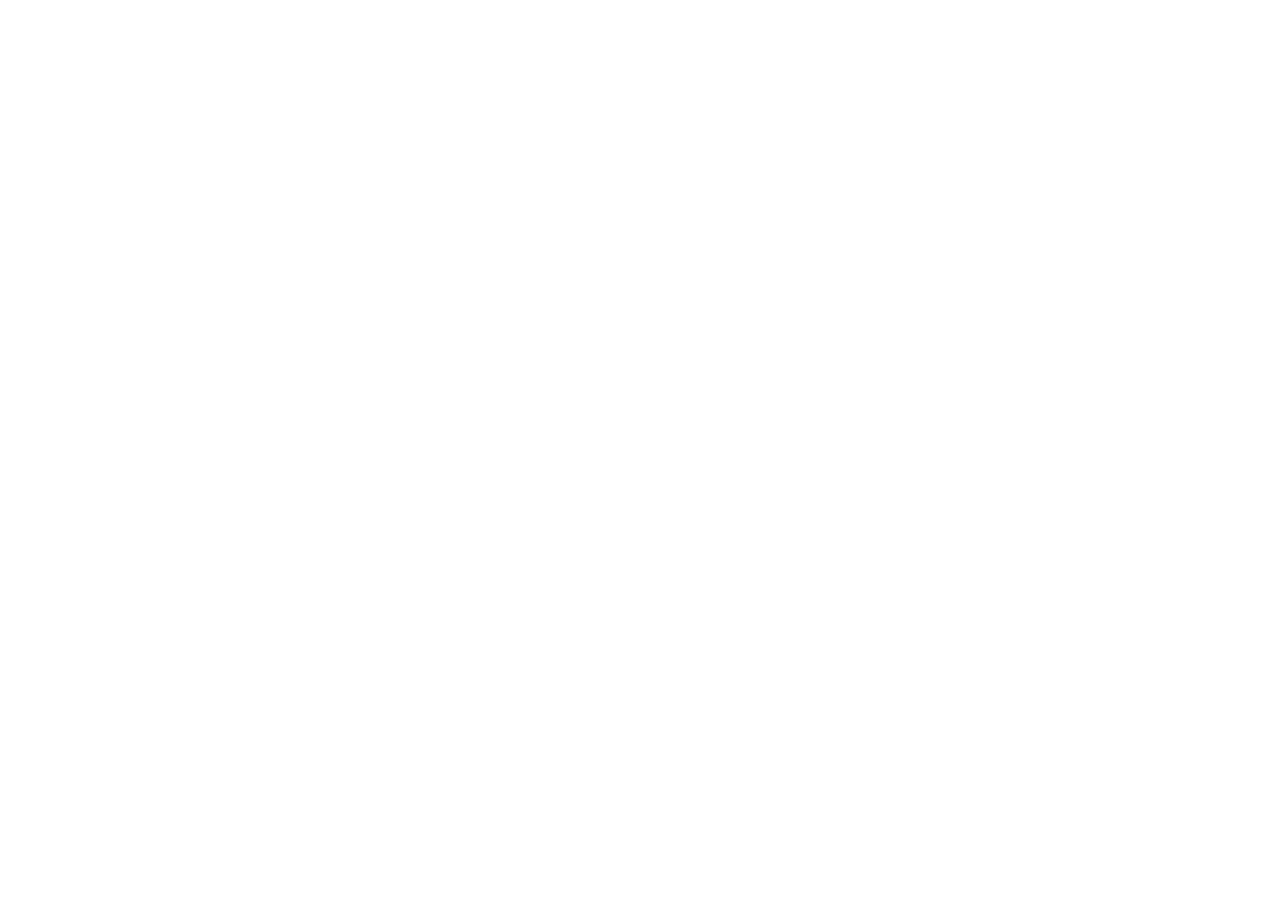
==== CongMinh/index.html @ bda7f872 "origin commit" ====
<!DOCTYPE html>
<html lang="en">
  <head>
    <title>Title</title>
    <!-- Required meta tags -->
    <meta charset="utf-8" />
    <meta
      name="viewport"
      content="width=device-width, initial-scale=1, shrink-to-fit=no"
    />

    <!-- Bootstrap CSS -->
    <link
      rel="stylesheet"
      href="https://stackpath.bootstrapcdn.com/bootstrap/4.3.1/css/bootstrap.min.css"
      integrity="sha384-ggOyR0iXCbMQv3Xipma34MD+dH/1fQ784/j6cY/iJTQUOhcWr7x9JvoRxT2MZw1T"
      crossorigin="anonymous"
    />
    <!-- Google Fonts -->
    <link rel="preconnect" href="https://fonts.googleapis.com" />
    <link rel="preconnect" href="https://fonts.gstatic.com" crossorigin />
    <link
      href="https://fonts.googleapis.com/css2?family=Jost:wght@100;300;400;500;700;900&family=Poppins:wght@100;300;400;600;700&family=Roboto+Condensed:wght@300;400;700&display=swap"
      rel="stylesheet"
    />
    <!-- Google Icons -->
    <link rel="stylesheet" href="https://fonts.googleapis.com/css2?family=Material+Symbols+Outlined:opsz,wght,FILL,GRAD@20..48,100..700,0..1,-50..200" />
    <!-- Font Awsome -->
    <link
      rel="stylesheet"
      href="https://cdnjs.cloudflare.com/ajax/libs/font-awesome/6.4.2/css/all.min.css"
      integrity="sha512-z3gLpd7yknf1YoNbCzqRKc4qyor8gaKU1qmn+CShxbuBusANI9QpRohGBreCFkKxLhei6S9CQXFEbbKuqLg0DA=="
      crossorigin="anonymous"
      referrerpolicy="no-referrer"
    />

    <!-- main css -->
    <link rel="stylesheet" href="/css/index.css" />
  </head>
  
  <body>
    <!--1 Heading -->
    <header></header>

    <!--2 Carousel -->
    <section></section>

    <!--3 About Us -->
    <section></section>

    <!--4 Grid -->
    <section></section>

    <!--5 Service -->
    <section></section>

    <!--6 Data -->
    <section></section>

    <!--7 Our Plan -->
    <section></section>

    <!--8 Pet Nutrition -->
    <section></section>

    <!--9 Feedbacks -->
    <section></section>

    <!--10 Update -->
    <section></section>

    <!--11 footer -->
    <footer></footer>
   
    
    <!-- Optional JavaScript -->
    <!-- jQuery first, then Popper.js, then Bootstrap JS -->
    <script
      src="https://code.jquery.com/jquery-3.3.1.slim.min.js"
      integrity="sha384-q8i/X+965DzO0rT7abK41JStQIAqVgRVzpbzo5smXKp4YfRvH+8abtTE1Pi6jizo"
      crossorigin="anonymous"
    ></script>
    <script
      src="https://cdnjs.cloudflare.com/ajax/libs/popper.js/1.14.7/umd/popper.min.js"
      integrity="sha384-UO2eT0CpHqdSJQ6hJty5KVphtPhzWj9WO1clHTMGa3JDZwrnQq4sF86dIHNDz0W1"
      crossorigin="anonymous"
    ></script>
    <script
      src="https://stackpath.bootstrapcdn.com/bootstrap/4.3.1/js/bootstrap.min.js"
      integrity="sha384-JjSmVgyd0p3pXB1rRibZUAYoIIy6OrQ6VrjIEaFf/nJGzIxFDsf4x0xIM+B07jRM"
      crossorigin="anonymous"
    ></script>

    <!-- main js -->
    <script src="/js/index.js"></script>
  </body>
</html>
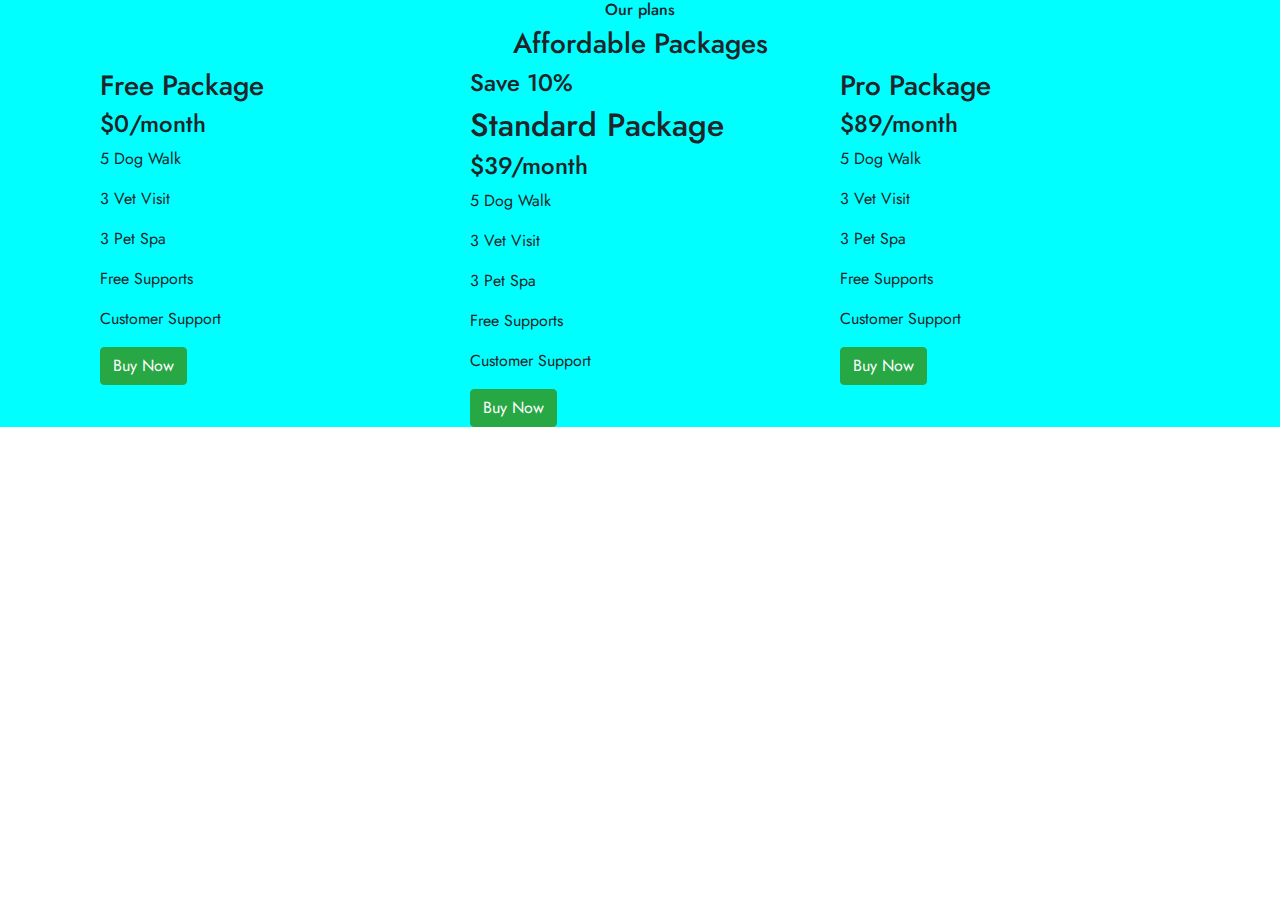
==== commit 04098020: "update link css/js" ====
--- a/CongMinh/index.html
+++ b/CongMinh/index.html
@@ -35,7 +35,7 @@
     />
 
     <!-- main css -->
-    <link rel="stylesheet" href="/css/index.css" />
+    <link rel="stylesheet" href="./css/index.css" />
   </head>
   
   <body>
@@ -57,8 +57,67 @@
     <!--6 Data -->
     <section></section>
 
+
+
+
     <!--7 Our Plan -->
-    <section></section>
+    <section class="ourPlan">
+      <div class="container">
+        <div class="plan__heading text-center">
+          <h6>Our plans</h6>
+          <h3>Affordable Packages</h3>
+        </div>
+        <div class="plan__item-container">
+          <div class="plan__pricing d-flex">
+            <!-- 1 -->
+            <div class="pricing-contain col-lg-4">
+              <h3>Free Package</h3>
+              <h4><span>$</span>0<span>/month</span></h4>
+              <div class="pricing-content">
+                <p>5 Dog Walk</p>
+                <p>3 Vet Visit</p>
+                <p>3 Pet Spa</p>
+                <p>Free Supports</p>
+                <p>Customer Support</p>
+              </div>
+              <button class="btn btn-success">Buy Now</button>
+
+            </div>
+            <!-- 2 -->
+            <div class="pricing-contain col-lg-4">
+              <div class="pricing__contain-center">
+                <h4>Save 10%</h4>
+                <h2>Standard Package</h2>
+                <h4><span>$</span>39<span>/month</span></h4>
+              </div>
+              <div class="pricing-content">
+                <p>5 Dog Walk</p>
+                <p>3 Vet Visit</p>
+                <p>3 Pet Spa</p>
+                <p>Free Supports</p>
+                <p>Customer Support</p>
+              </div>
+              <button class="btn btn-success">Buy Now</button>
+
+            </div>
+            <!-- 3 -->
+            <div class="pricing-contain col-lg-4">
+              <h3>Pro Package</h3>
+              <h4><span>$</span>89<span>/month</span></h4>
+              <div class="pricing-content">
+                <p>5 Dog Walk</p>
+                <p>3 Vet Visit</p>
+                <p>3 Pet Spa</p>
+                <p>Free Supports</p>
+                <p>Customer Support</p>
+              </div>
+              <button class="btn btn-success">Buy Now</button>
+
+            </div>
+          </div>
+        </div>
+      </div>
+    </section>
 
     <!--8 Pet Nutrition -->
     <section></section>
@@ -92,6 +151,6 @@
     ></script>
 
     <!-- main js -->
-    <script src="/js/index.js"></script>
+    <script src="./js/index.js"></script>
   </body>
 </html>
--- a/CongMinh/css/index.css
+++ b/CongMinh/css/index.css
@@ -0,0 +1,20 @@
+*{
+    padding: 0;
+    margin: 0;
+    box-sizing: border-box;
+}
+
+body{
+    font-family: 'Jost', sans-serif;
+}
+:root{
+    --bg-color: #fff;
+    --font-color: #696969;
+    --headingFont-color: #000c04;
+    --bg-light: rgba(147, 107, 232, 0.05);
+}
+
+/* Our plan */
+.ourPlan {
+  background: aqua;
+}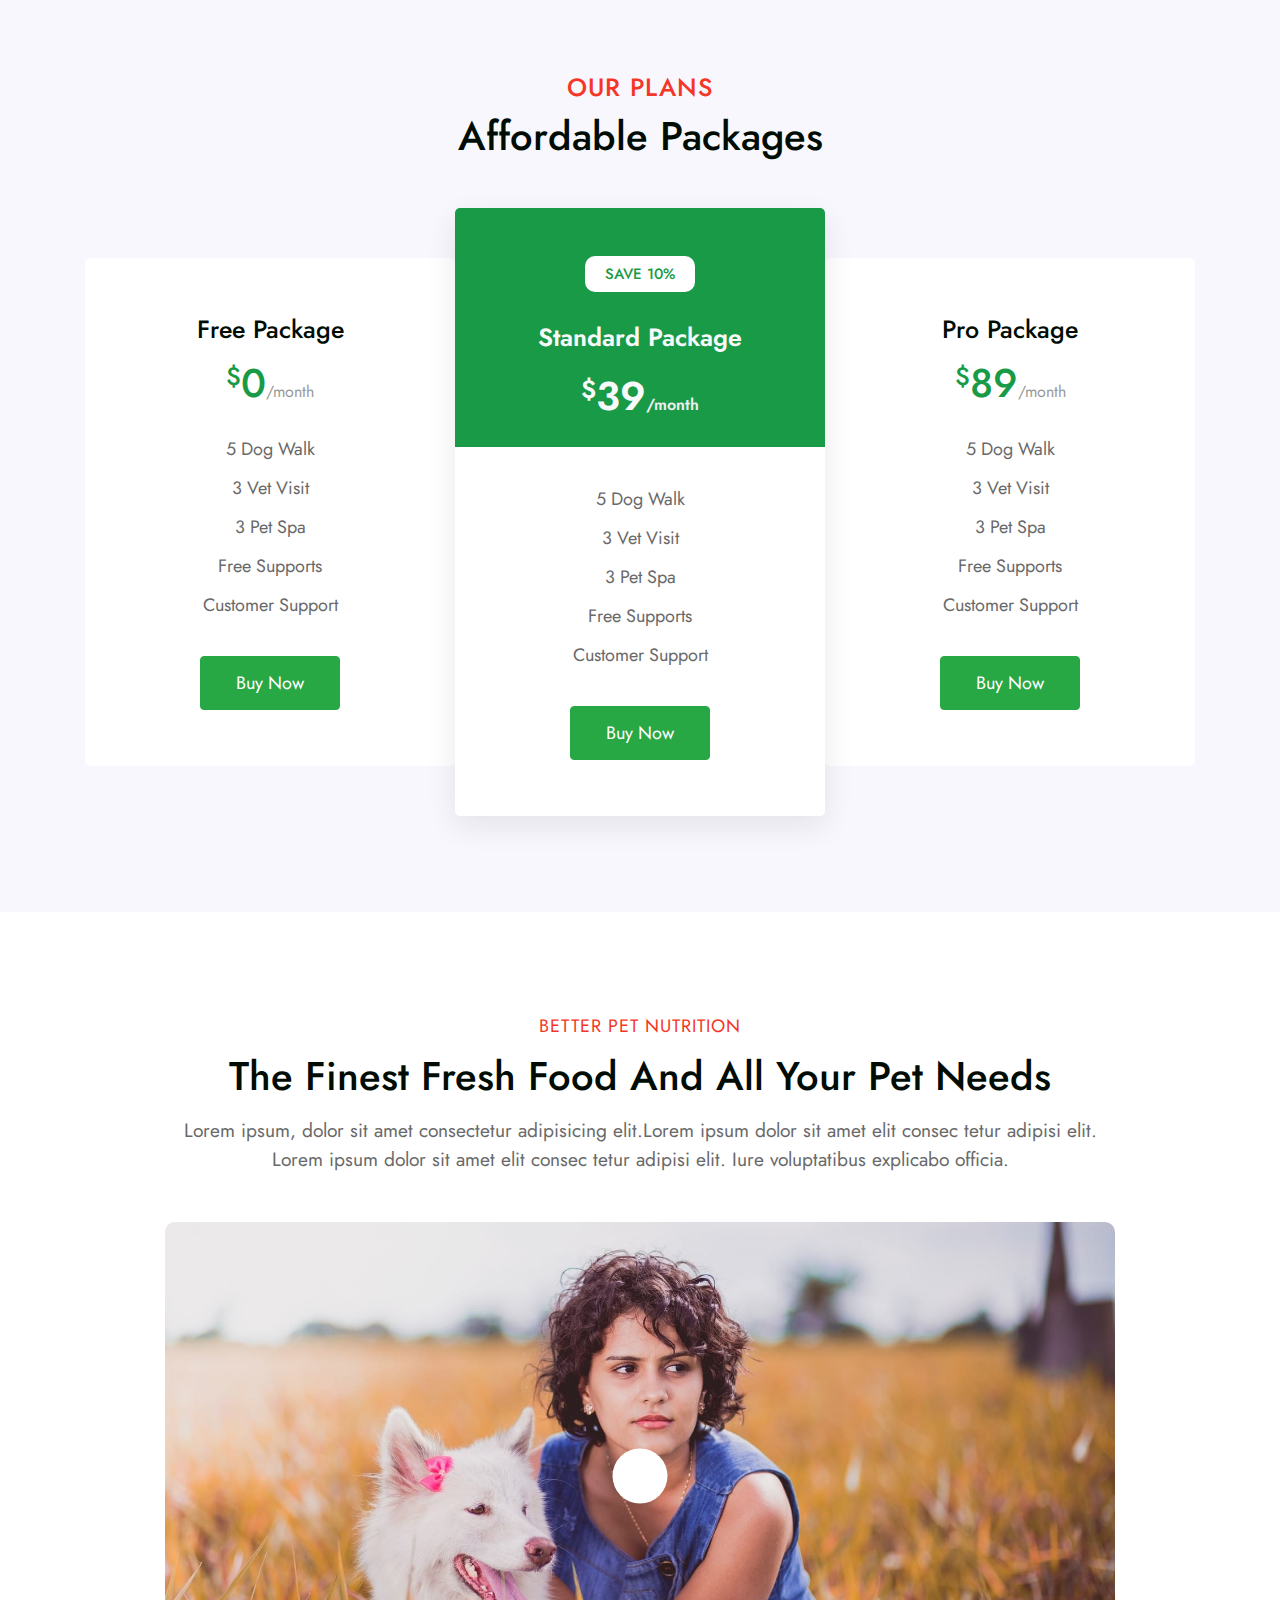
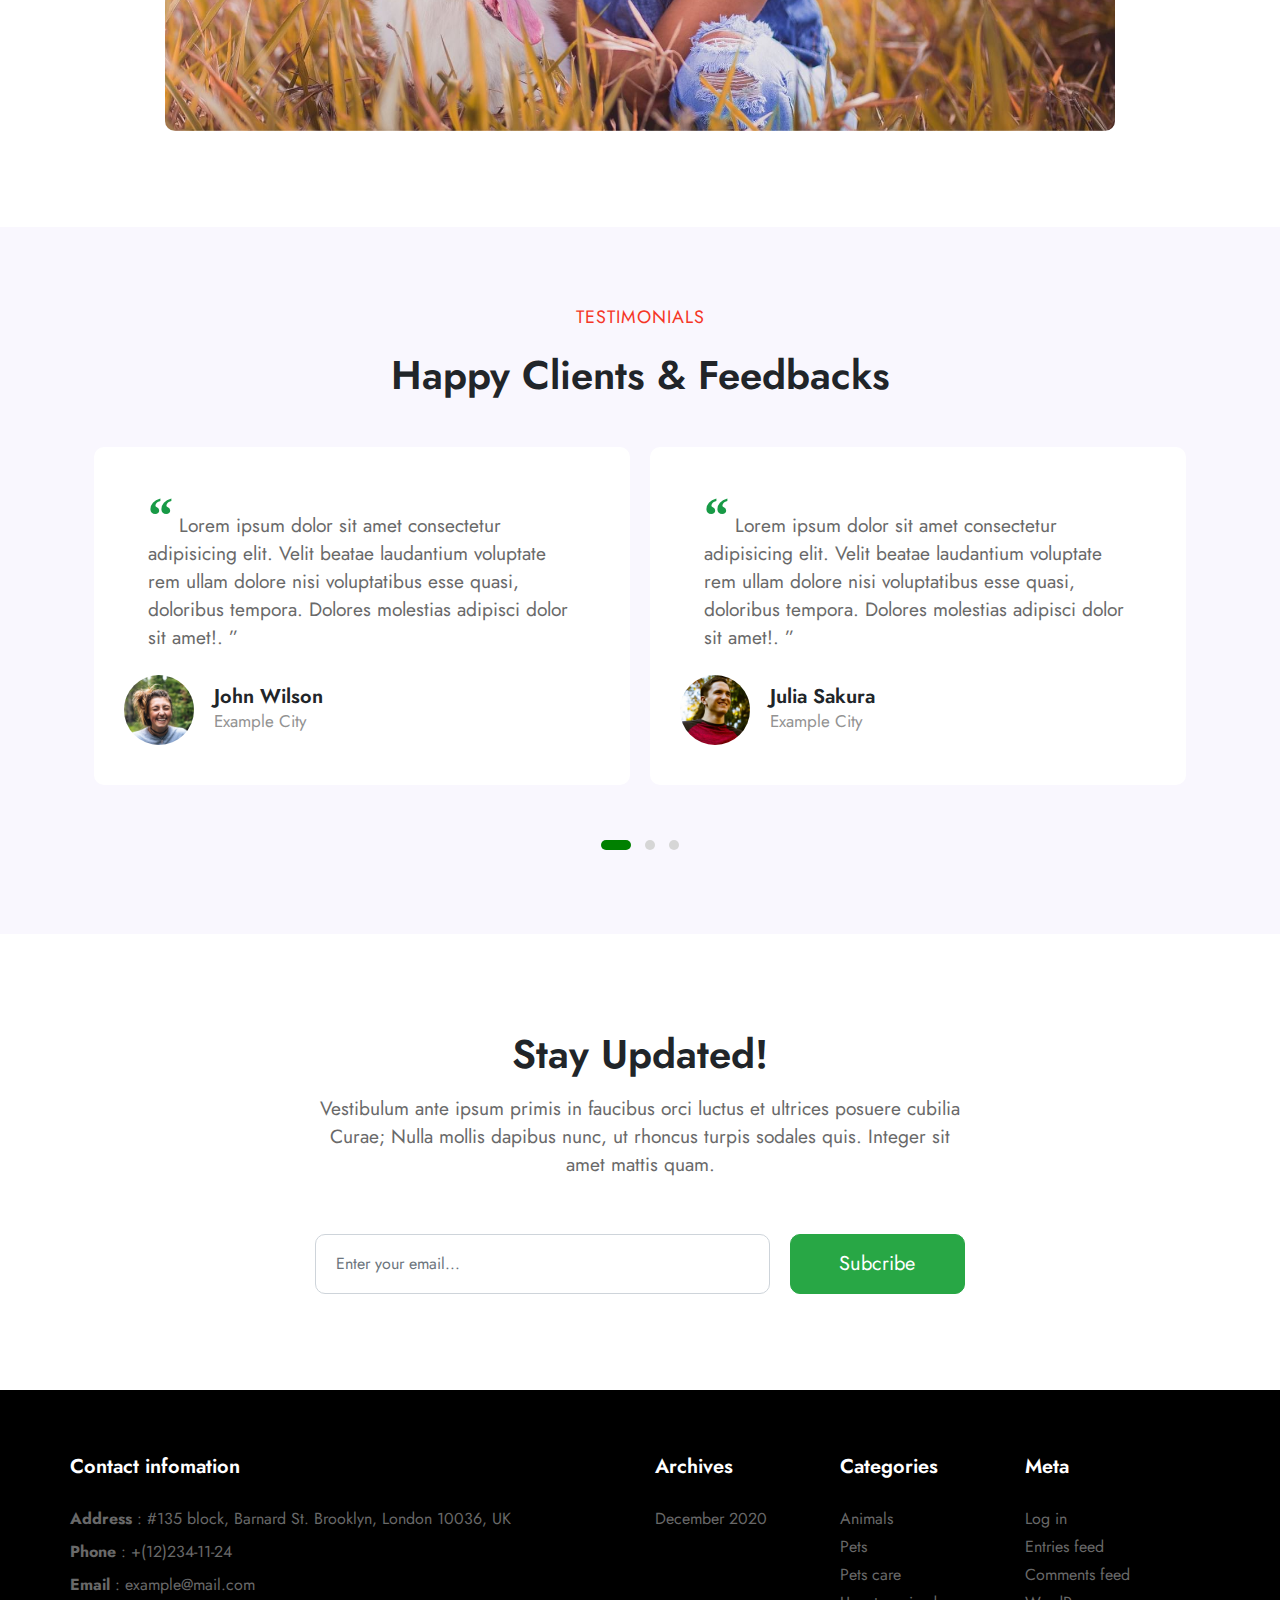
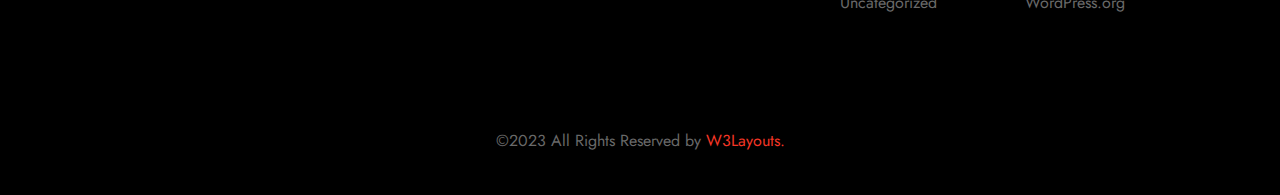
==== commit ebcadd0b: "toggle" ====
--- a/CongMinh/index.html
+++ b/CongMinh/index.html
@@ -24,12 +24,35 @@
       rel="stylesheet"
     />
     <!-- Google Icons -->
-    <link rel="stylesheet" href="https://fonts.googleapis.com/css2?family=Material+Symbols+Outlined:opsz,wght,FILL,GRAD@20..48,100..700,0..1,-50..200" />
+    <link
+      rel="stylesheet"
+      href="https://fonts.googleapis.com/css2?family=Material+Symbols+Outlined:opsz,wght,FILL,GRAD@20..48,100..700,0..1,-50..200"
+    />
     <!-- Font Awsome -->
     <link
       rel="stylesheet"
       href="https://cdnjs.cloudflare.com/ajax/libs/font-awesome/6.4.2/css/all.min.css"
       integrity="sha512-z3gLpd7yknf1YoNbCzqRKc4qyor8gaKU1qmn+CShxbuBusANI9QpRohGBreCFkKxLhei6S9CQXFEbbKuqLg0DA=="
+      crossorigin="anonymous"
+      referrerpolicy="no-referrer"
+    />
+    <!-- animate -->
+    <link
+      rel="stylesheet"
+      href="https://cdnjs.cloudflare.com/ajax/libs/animate.css/4.1.1/animate.min.css"
+    />
+    <!-- owl carousel -->
+    <link
+      rel="stylesheet"
+      href="https://cdnjs.cloudflare.com/ajax/libs/OwlCarousel2/2.3.4/assets/owl.carousel.min.css"
+      integrity="sha512-tS3S5qG0BlhnQROyJXvNjeEM4UpMXHrQfTGmbQ1gKmelCxlSEBUaxhRBj/EFTzpbP4RVSrpEikbmdJobCvhE3g=="
+      crossorigin="anonymous"
+      referrerpolicy="no-referrer"
+    />
+    <link
+      rel="stylesheet"
+      href="https://cdnjs.cloudflare.com/ajax/libs/OwlCarousel2/2.3.4/assets/owl.theme.default.min.css"
+      integrity="sha512-sMXtMNL1zRzolHYKEujM2AqCLUR9F2C4/05cdbxjjLSRvMQIciEPCQZo++nk7go3BtSuK9kfa/s+a4f4i5pLkw=="
       crossorigin="anonymous"
       referrerpolicy="no-referrer"
     />
@@ -37,7 +60,7 @@
     <!-- main css -->
     <link rel="stylesheet" href="./css/index.css" />
   </head>
-  
+
   <body>
     <!--1 Heading -->
     <header></header>
@@ -57,62 +80,67 @@
     <!--6 Data -->
     <section></section>
 
-
-
-
     <!--7 Our Plan -->
     <section class="ourPlan">
-      <div class="container">
+      <div class="container pb-lg-5 pt-lg-4 pt-md-3 pb-md-4">
         <div class="plan__heading text-center">
           <h6>Our plans</h6>
-          <h3>Affordable Packages</h3>
+          <h3 class="mb-5">Affordable Packages</h3>
         </div>
         <div class="plan__item-container">
-          <div class="plan__pricing d-flex">
+          <div class="plan__pricing d-flex align-items-center text-center">
             <!-- 1 -->
-            <div class="pricing-contain col-lg-4">
-              <h3>Free Package</h3>
-              <h4><span>$</span>0<span>/month</span></h4>
-              <div class="pricing-content">
-                <p>5 Dog Walk</p>
-                <p>3 Vet Visit</p>
-                <p>3 Pet Spa</p>
-                <p>Free Supports</p>
-                <p>Customer Support</p>
-              </div>
-              <button class="btn btn-success">Buy Now</button>
-
+            <div class="pricing-contain col-lg-4 col-sm-12">
+              <div class="pricing-padding">
+                <div class="pricing-top">
+                  <h3>Free Package</h3>
+                  <h4><span>$</span>0<span>/month</span></h4>
+                </div>
+
+                <div class="pricing-content">
+                  <p>5 Dog Walk</p>
+                  <p>3 Vet Visit</p>
+                  <p>3 Pet Spa</p>
+                  <p>Free Supports</p>
+                  <p>Customer Support</p>
+                </div>
+                <button class="btn btn-success">Buy Now</button>
+              </div>
             </div>
             <!-- 2 -->
-            <div class="pricing-contain col-lg-4">
-              <div class="pricing__contain-center">
+            <div class="pricing-contain shadowww col-lg-4 col-sm-12">
+              <div class="pricing__contain-center text-light">
                 <h4>Save 10%</h4>
                 <h2>Standard Package</h2>
                 <h4><span>$</span>39<span>/month</span></h4>
               </div>
-              <div class="pricing-content">
-                <p>5 Dog Walk</p>
-                <p>3 Vet Visit</p>
-                <p>3 Pet Spa</p>
-                <p>Free Supports</p>
-                <p>Customer Support</p>
-              </div>
-              <button class="btn btn-success">Buy Now</button>
-
+              <div class="pricing__contain-cbot">
+                <div class="pricing-content no-top">
+                  <p>5 Dog Walk</p>
+                  <p>3 Vet Visit</p>
+                  <p>3 Pet Spa</p>
+                  <p>Free Supports</p>
+                  <p>Customer Support</p>
+                </div>
+                <button class="btn btn-success">Buy Now</button>
+              </div>
             </div>
             <!-- 3 -->
-            <div class="pricing-contain col-lg-4">
-              <h3>Pro Package</h3>
-              <h4><span>$</span>89<span>/month</span></h4>
-              <div class="pricing-content">
-                <p>5 Dog Walk</p>
-                <p>3 Vet Visit</p>
-                <p>3 Pet Spa</p>
-                <p>Free Supports</p>
-                <p>Customer Support</p>
-              </div>
-              <button class="btn btn-success">Buy Now</button>
-
+            <div class="pricing-contain col-lg-4 col-sm-12">
+              <div class="pricing-padding">
+                <div class="pricing-top">
+                  <h3>Pro Package</h3>
+                  <h4><span>$</span>89<span>/month</span></h4>
+                </div>
+                <div class="pricing-content">
+                  <p>5 Dog Walk</p>
+                  <p>3 Vet Visit</p>
+                  <p>3 Pet Spa</p>
+                  <p>Free Supports</p>
+                  <p>Customer Support</p>
+                </div>
+                <button class="btn btn-success">Buy Now</button>
+              </div>
             </div>
           </div>
         </div>
@@ -120,18 +148,317 @@
     </section>
 
     <!--8 Pet Nutrition -->
-    <section></section>
+    <section class="nutri py-5">
+      <div class="container py-lg-5">
+        <div class="middle__nutri">
+          <div class="nutri__top text-center">
+            <h6>BETTER PET NUTRITION</h6>
+            <h3>The Finest Fresh Food And All Your Pet Needs</h3>
+            <p>
+              Lorem ipsum, dolor sit amet consectetur adipisicing elit.Lorem
+              ipsum dolor sit amet elit consec tetur adipisi elit. Lorem ipsum
+              dolor sit amet elit consec tetur adipisi elit. Iure voluptatibus
+              explicabo officia.
+            </p>
+          </div>
+          <div class="nutri__wrapperbot">
+            <div class="nutri__bottom mt-5">
+              <img
+                class="img-fluid"
+                src="./img/banne_girlNdog.jpg"
+                alt="Responsive image"
+              />
+              <div class="nutri__icon">
+                <span><i id="open-movie" class="fa fa-play"></i></span>
+              </div>
+            </div>
+            
+          </div>
+        </div>
+      </div>
+    </section>
 
     <!--9 Feedbacks -->
-    <section></section>
+    <section class="Feedbacks py-5">
+      <div class="container py-lg-4 py-md-3 px-lg-4">
+        <div class="fedd__top text-center">
+          <p>TESTIMONIALS</p>
+          <h2 class="mb-md-5 mb-4">Happy Clients & Feedbacks</h2>
+        </div>
+        <div class="feed__content">
+          <div class="owl-carousel owl-theme">
+            <!-- 1 -->
+            <div class="feed__item-wrap">
+              <div class="fedd__items">
+                <div class="f-item__wrap">
+                  <blockquote class="quotee">
+                    <p>
+                      Lorem ipsum dolor sit amet consectetur adipisicing elit.
+                      Velit beatae laudantium voluptate rem ullam dolore nisi
+                      voluptatibus esse quasi, doloribus tempora. Dolores
+                      molestias adipisci dolor sit amet!.
+                    </p>
+                  </blockquote>
+                  <div class="feed__profile">
+                    <div class="feed__img">
+                      <img
+                        class=""
+                        src="./img/feedback_girlBlueSMile.jpg"
+                        alt=""
+                      />
+                    </div>
+                    <div class="feed__name">
+                      <h4>John Wilson</h4>
+                      <p>Example City</p>
+                    </div>
+                  </div>
+                </div>
+              </div>
+            </div>
+            <!-- 2 -->
+            <div class="feed__item-wrap">
+              <div class="fedd__items">
+                <div class="f-item__wrap">
+                  <blockquote class="quotee">
+                    <p>
+                      Lorem ipsum dolor sit amet consectetur adipisicing elit.
+                      Velit beatae laudantium voluptate rem ullam dolore nisi
+                      voluptatibus esse quasi, doloribus tempora. Dolores
+                      molestias adipisci dolor sit amet!.
+                    </p>
+                  </blockquote>
+                  <div class="feed__profile">
+                    <div class="feed__img">
+                      <img class="" src="./img/feedback_guyRed.jpg" alt="" />
+                    </div>
+                    <div class="feed__name">
+                      <h4>Julia Sakura</h4>
+                      <p>Example City</p>
+                    </div>
+                  </div>
+                </div>
+              </div>
+            </div>
+            <!-- 3 -->
+            <div class="feed__item-wrap">
+              <div class="fedd__items">
+                <div class="f-item__wrap">
+                  <blockquote class="quotee">
+                    <p>
+                      Lorem ipsum dolor sit amet consectetur adipisicing elit.
+                      Velit beatae laudantium voluptate rem ullam dolore nisi
+                      voluptatibus esse quasi, doloribus tempora. Dolores
+                      molestias adipisci dolor sit amet!.
+                    </p>
+                  </blockquote>
+                  <div class="feed__profile">
+                    <div class="feed__img">
+                      <img
+                        class=""
+                        src="./img/feedback_brownDress.jpg"
+                        alt=""
+                      />
+                    </div>
+                    <div class="feed__name">
+                      <h4>Roy Linderson</h4>
+                      <p>Example City</p>
+                    </div>
+                  </div>
+                </div>
+              </div>
+            </div>
+            <!-- 4 -->
+            <div class="feed__item-wrap">
+              <div class="fedd__items">
+                <div class="f-item__wrap">
+                  <blockquote class="quotee">
+                    <p>
+                      Lorem ipsum dolor sit amet consectetur adipisicing elit.
+                      Velit beatae laudantium voluptate rem ullam dolore nisi
+                      voluptatibus esse quasi, doloribus tempora. Dolores
+                      molestias adipisci dolor sit amet!.
+                    </p>
+                  </blockquote>
+                  <div class="feed__profile">
+                    <div class="feed__img">
+                      <img
+                        class=""
+                        src="./img/feedback_mustardGuy.jpg"
+                        alt=""
+                      />
+                    </div>
+                    <div class="feed__name">
+                      <h4>Mike Thyson</h4>
+                      <p>Example City</p>
+                    </div>
+                  </div>
+                </div>
+              </div>
+            </div>
+            <!-- 5 -->
+            <div class="feed__item-wrap">
+              <div class="fedd__items">
+                <div class="f-item__wrap">
+                  <blockquote class="quotee">
+                    <p>
+                      Lorem ipsum dolor sit amet consectetur adipisicing elit.
+                      Velit beatae laudantium voluptate rem ullam dolore nisi
+                      voluptatibus esse quasi, doloribus tempora. Dolores
+                      molestias adipisci dolor sit amet!.
+                    </p>
+                  </blockquote>
+                  <div class="feed__profile">
+                    <div class="feed__img">
+                      <img class="" src="./img/feedback_guyRed.jpg" alt="" />
+                    </div>
+                    <div class="feed__name">
+                      <h4>Laura Grill</h4>
+                      <p>Example City</p>
+                    </div>
+                  </div>
+                </div>
+              </div>
+            </div>
+            <!-- 6 -->
+            <div class="feed__item-wrap">
+              <div class="fedd__items">
+                <div class="f-item__wrap">
+                  <blockquote class="quotee">
+                    <p>
+                      Lorem ipsum dolor sit amet consectetur adipisicing elit.
+                      Velit beatae laudantium voluptate rem ullam dolore nisi
+                      voluptatibus esse quasi, doloribus tempora. Dolores
+                      molestias adipisci dolor sit amet!.
+                    </p>
+                  </blockquote>
+                  <div class="feed__profile">
+                    <div class="feed__img">
+                      <img
+                        class=""
+                        src="./img/feedback_brownDress.jpg"
+                        alt=""
+                      />
+                    </div>
+                    <div class="feed__name">
+                      <h4>SMith Johnson</h4>
+                      <p>Example City</p>
+                    </div>
+                  </div>
+                </div>
+              </div>
+            </div>
+          </div>
+        </div>
+      </div>
+    </section>
 
     <!--10 Update -->
-    <section></section>
+    <section class="update py-5">
+      <div class="container py-md-4 py-3 text-center">
+        <div class="update__warp my-lg-4 mt-4 mx-auto">
+          <div class="update__top text-center">
+            <h2>Stay Updated!</h2>
+            <p class="my-3">
+              Vestibulum ante ipsum primis in faucibus orci luctus et ultrices
+              posuere cubilia Curae; Nulla mollis dapibus nunc, ut rhoncus
+              turpis sodales quis. Integer sit amet mattis quam.
+            </p>
+          </div>
+          <div class="update__bot pt-2 mt-5">
+            <form
+              class="d-flex"
+              action="
+            "
+              method="post"
+            >
+              <input
+                type="email"
+                required
+                class="form-control"
+                placeholder="Enter your email..."
+              />
+              <button type="submit" class="btn btn-style btn-success">
+                Subcribe
+              </button>
+            </form>
+          </div>
+        </div>
+      </div>
+    </section>
 
     <!--11 footer -->
-    <footer></footer>
-   
-    
+    <footer class="footer pt-lg-3">
+      <div class="container">
+        <div class="footer__top pt-5 row text-left">
+          <div class="footer__left col-lg-6">
+            <h4 class="footer-text">Contact infomation</h4>
+            <p>
+              <strong>Address</strong> : #135 block, Barnard St. Brooklyn,
+              London 10036, UK
+            </p>
+            <p><strong>Phone</strong> : +(12)234-11-24</p>
+            <p><strong>Email</strong> : example@mail.com</p>
+            <ul class="mt-3">
+              <li><i class="fab fa-facebook-f"></i></li>
+              <li><i class="fab fa-twitter"></i></li>
+              <li><i class="fab fa-dribbble"></i></li>
+              <li><i class="fab fa-google"></i></li>
+            </ul>
+          </div>
+          <div class="footer__right row col-lg-6">
+            <div class="f_right-items col-6 col-sm-4">
+              <h4 class="footer-text">Archives</h4>
+              <p>December 2020</p>
+            </div>
+            <!-- 2 -->
+            <div class="f_right-items col-6 col-sm-4">
+              <h4 class="footer-text">Categories</h4>
+              <ul>
+                <li><a href="#">Animals</a></li>
+                <li><a href="#">Pets</a></li>
+                <li><a href="#">Pets care</a></li>
+                <li><a href="#">Uncategorized</a></li>
+              </ul>
+            </div>
+            <!-- 3 -->
+            <div class="f_right-items col-6 col-sm-4">
+              <h4 class="footer-text">Meta</h4>
+              <ul>
+                <li><a href="#">Log in</a></li>
+                <li><a href="#">Entries feed</a></li>
+                <li><a href="#">Comments feed</a></li>
+                <li><a href="#">WordPress.org</a></li>
+              </ul>
+            </div>
+          </div>
+        </div>
+        <div class="footer__bot py-lg-4 mt-5 pt-3 text-center">
+          <p>
+            &copy;2023 All Rights Reserved by
+            <span><a href="">W3Layouts.</a></span>
+          </p>
+        </div>
+      </div>
+    </footer>
+
+    <!-- movielayout pop up -->
+
+    <div id="movie_popup" class="movie__popup   ">
+      <iframe
+        class="movie-frame animate__animated animate__zoomIn wow"
+        src="https://player.vimeo.com/video/101587706"
+        frameborder="0"
+        allowfullscreen
+        allow="autoplay"
+      ></iframe>
+      <i id="close-movie" class="fa fa-times movie-icon animate__animated animate__zoomIn wow"></i
+      >
+    </div>
+
+    <!-- <a id="close-movie" class="movie-icon"
+        ><i class="fa fa-times"></i
+      ></a> -->
+
     <!-- Optional JavaScript -->
     <!-- jQuery first, then Popper.js, then Bootstrap JS -->
     <script
@@ -150,6 +477,44 @@
       crossorigin="anonymous"
     ></script>
 
+    <!-- wow js -->
+    <script src="js/wow.min.js"></script>
+    <script>
+      new WOW().init();
+    </script>
+
+    <!-- owlcarolsel -->
+    <script
+      src="https://cdnjs.cloudflare.com/ajax/libs/OwlCarousel2/2.3.4/owl.carousel.min.js"
+      integrity="sha512-bPs7Ae6pVvhOSiIcyUClR7/q2OAsRiovw4vAkX+zJbw3ShAeeqezq50RIIcIURq7Oa20rW2n2q+fyXBNcU9lrw=="
+      crossorigin="anonymous"
+      referrerpolicy="no-referrer"
+    ></script>
+    <script>
+      $(document).ready(function () {
+        $(".owl-carousel").owlCarousel({
+          loop: true,
+          margin: 20,
+          responsiveClass: true,
+          responsive: {
+            0: {
+              items: 1,
+              nav: false,
+            },
+            600: {
+              items: 1,
+              nav: false,
+            },
+            1024: {
+              items: 2,
+              nav: false,
+              loop: false,
+            },
+          },
+        });
+      });
+    </script>
+
     <!-- main js -->
     <script src="./js/index.js"></script>
   </body>
--- a/CongMinh/css/index.css
+++ b/CongMinh/css/index.css
@@ -6,6 +6,7 @@
 
 body{
     font-family: 'Jost', sans-serif;
+    
 }
 :root{
     --bg-color: #fff;
@@ -16,5 +17,488 @@
 
 /* Our plan */
 .ourPlan {
-  background: aqua;
+  background: var(--bg-light);
+  padding: 48px 0;
+}
+.ourPlan .container{
+    
+}
+.ourPlan .pricing-padding {
+  padding: 3.5em  2.5em;
+  background: var(--bg-color);
+  border-radius: 5px;
+}
+.ourPlan .plan__heading h6{
+    margin-bottom: 10px;
+    font-size: 25px;
+    line-height: 30px;
+    font-weight: 500;
+    letter-spacing: 1px;
+    color: #F53626;
+    text-transform: uppercase;
+}
+.ourPlan .plan__heading h3{
+    font-size: 40px;
+    font-weight: 500;
+    line-height: 48px;
+    color: var(--headingFont-color);
+}
+.ourPlan .pricing-top h3{
+    margin-bottom: 10px;
+    font-size: 25px;
+    line-height: 30px;
+    font-weight: 500;
+    color: var(--headingFont-color);
+}
+.pricing-top h4 span:nth-of-type(1) {
+    font-size: 25px;
+    vertical-align: text-top;
+    color: #189A46;
+}
+.pricing-top h4{
+    font-size: 40px;
+    line-height: 45px;
+    color: #189A46;
+}
+.pricing-top h4 span:nth-of-type(2){
+    font-size: 16px;
+    line-height: 25px;
+    color: #999;
+    font-weight: 400;
+}
+.pricing-contain .pricing-content {
+   padding-top: 15px;
+}
+.pricing-contain .pricing-content p{
+    font-size: 18px;
+    line-height: 28px;
+    padding-top: 6px;
+    margin-bottom: 5px;
+    color: var(--font-color);
+}
+.pricing-contain.col-lg-4{
+    padding: 0;
+}
+.pricing-contain .btn{
+    margin-top: 32px;
+    padding: 12px 35px;
+    font-size: 18px;
+    line-height: 28px;
+    font-weight: 400;
+    transition: all .5s;
+}
+
+.pricing-contain .pricing__contain-center{
+    padding: 3em 2.5em 0.5em;
+    background: #189A46;
+    border-top-right-radius: 5px;
+    border-top-left-radius: 5px;
+}
+.pricing-contain .pricing__contain-center h4:nth-of-type(1){
+    font-size: 15px;
+    line-height: 20px;
+    color: #189A46;
+    text-transform: uppercase;
+    display: inline-block;
+    margin-bottom: 30px;
+    padding: 8px 20px;
+    background: #fff;
+    border-radius: 10px;
+}
+.pricing-contain .pricing__contain-center h2{
+    margin-bottom: 10px;
+    font-size: 25px;
+    line-height: 30px;
+    font-weight: 600;
+}
+.pricing-contain .pricing__contain-center h4:nth-of-type(2){
+    font-size: 40px;
+    line-height: 45px;
+    margin: 15px 0 20px;
+    text-align: center;
+    font-weight: 600;
+}
+.pricing-contain .pricing__contain-center h4 span:nth-of-type(1){
+    font-size: 25px;
+    vertical-align: text-top
+}
+.pricing-contain .pricing__contain-center h4 span:nth-of-type(2){
+    font-size: 16px;
+    line-height: 25px;
+    color: #eee;
+}
+
+.pricing__contain-cbot {
+  padding: 2em 2.5em 3.5em;
+  background:var(--bg-color) ;
+border-bottom-right-radius: 5px;
+border-bottom-left-radius: 5px;
+}
+.pricing-contain .pricing__contain-cbot .pricing-content.no-top{
+    padding-top: 0;
+}
+.ourPlan .pricing-contain.shadowww{
+    box-shadow: 0 10px 30px 0 rgba(17, 17, 17, 0.09);
+    z-index: 20;
+    border-bottom-right-radius: 5px;
+    border-bottom-left-radius: 5px;
+}
+.pricing-contain .btn.btn-success:focus{
+    color: #fff;
+    background-color: #116E32;
+    border-color: #116E32;
+    box-shadow: 0 0 0 0.2rem rgba(15, 162, 67, 0.65)
+}
+
+/* nutrition */
+.nutri{
+    background: var(--bg-color);
+}
+.nutri .nutri__top h6{
+    font-size: 18px;
+    font-weight: 400;
+    line-height: 2em;
+    letter-spacing: 1px;
+    color: #F53626;
+}
+.nutri .nutri__top h3{
+    font-size: 40px;
+    font-weight: 500;
+    line-height: 48px;
+    text-transform: capitalize;
+    color: var(--headingFont-color);
+}
+.nutri .nutri__top p{
+    margin:16px 0 0 0;
+    color: var(--font-color);
+    font-size: 1.2em;
+}
+.middle__nutri{
+    max-width: 950px;
+    margin: 0 auto;
+}
+.nutri__bottom{
+    position: relative;
+}
+.nutri__bottom img{
+    border-radius: 10px;
+    height: auto;
+    
+    
+}
+.nutri__icon span{
+    display: block;
+}
+.nutri__icon i{
+    width: 55px;
+    height: 55px;
+    line-height: 55px;
+    border-radius: 50%;
+    display: inline-block;
+    position: absolute;
+    top: 50%;
+    left: 50%;
+    color: #189A46;
+    background: #fff;
+    text-align: center;
+    transform: translate(-50%,-50%);
+    animation: buttonSha 1s linear infinite;
+    transition: all .3s ease-in-out;
+    cursor: pointer;
+}
+.nutri__wrapperbot{
+    position: relative;
+}
+
+/* movie pop */
+.movie__popup{
+    position: fixed;
+    display: flex;
+    z-index: 1100;
+    width: 100%;
+    height: 100%;
+    justify-content: center;
+    align-items: center;
+    top: 0;
+   background: rgba(0, 0, 0, .8);
+   display: none;
+}
+.movie__popup .movie-frame{
+    width: 750px;
+    height: 400px;
+    position: relative;
+}
+.movie__popup .fa.fa-times.movie-icon {
+  color: white;
+  top: -203px;
+  position: relative;
+  left: -16px;
+  font-size: 24px;
+  font-weight: 600;
+  cursor: pointer;
+  transition: all 0.5s;
+  
+  
+}
+
+/* feedback */
+.Feedbacks{
+    background-color: var(--bg-light);
+}
+.f-item__wrap .quotee p::before{
+    content: open-quote;
+    font-size: 50px;
+    line-height: .8;
+    padding-top: 8px;
+    font-weight: 600;
+    display: inline-block;
+    color: #189A46;
+    font-family: "Merriweather", serif;
+}
+.f-item__wrap .quotee p::after{
+    content: close-quote;
+
+}
+.Feedbacks .fedd__top p{
+    font-size: 18px;
+    font-weight: 400;
+    text-transform: uppercase;
+    line-height: 2em;
+    letter-spacing: 1px;
+    color: #F53626;
+}
+blockquote {
+  margin: 0 24px 24px 24px;
+  font-weight: 400;
+}
+.fedd__top h2{
+    font-size: 40px;
+    font-weight: 600;
+    line-height: 48px;
+    text-transform: capitalize;
+
+}
+.f-item__wrap {
+  padding: 40px 30px;
+  background: var(--bg-color);
+  border-radius: 10px;
+}
+.quotee p{
+    font-size: 1.2em;
+    line-height: 28px;
+    color: var(--font-color);
+}
+.feed__profile .feed__img{
+    width: 70px;
+    height: 70px;
+    display: inline-block;
+    border-radius: 50%;
+    overflow: hidden;
+}
+.feed__img img{
+    width: 100%;
+    height: 100%;
+    object-fit: cover;
+}
+.feed__profile{
+    display: flex;
+    align-items: center;
+}
+.feed__name{
+    margin: 0;
+    margin-left: 20px;
+    text-align: left;
+    align-self: center;
+}
+.feed__name h4{
+    font-weight: 600;
+    font-size: 20px;
+    margin: 0;
+    line-height: 24px;
+}
+.feed__name p{
+    color: #777;
+    font-size: 17px;
+    font-style: normal;
+    opacity: 0.8;
+    margin-bottom: 0;
+}
+
+/* slider */
+.Feedbacks .owl-theme .owl-dots .owl-dot:hover span,
+.owl-dot.active span  {
+  background: #189A46;
+  width: 30px;
+  height: 10px;
+  outline: none;
+}
+.owl-dots .owl-dot.active,
+.owl-dot:active{
+    outline: none;
+}
+.owl-theme .owl-dots .owl-dot.active span {
+  background: green;
+  width: 30px;
+  outline: none;
+}
+.owl-theme .owl-nav.disabled + .owl-dots {
+  margin-top: 50px;
+}
+/* update */
+.update__warp{
+    max-width: 650px;
+}
+
+.update__top h2{
+    font-size: 40px;
+    font-weight: 600;
+    line-height: 48px;
+}
+.update__top p{
+    font-size: 1.2em;
+    line-height: 28px;
+    color: var(--font-color);
+}
+.update__bot .d-flex{
+    justify-content: space-between;
+}
+.update__bot input{
+    flex-basis: 70%;
+    font-size: 16px;
+    background-color: #fff;
+    padding: 0 20px;
+    border-radius: 10px;
+    height: 60px;
+    border: 1px solid rgb(206, 212, 218);
+}
+.update__bot button{
+    flex-basis: 27%;
+    border-radius: 10px;
+    font-size: 20px;
+    font-weight: 400;
+    color: white;
+}
+.form-control:focus{
+    outline: none;
+    border: 1px solid #189A46;
+    box-shadow: none;
+}
+
+/* footer */
+.footer{
+    background: black;
+    color: white;
+}
+.footer .container{
+    padding: 0;
+}
+.footer-text{
+    color: #fff;
+    font-size: 20px;
+    line-height: 26px;
+    font-weight: 600;
+    margin-bottom: 25px;
+}
+.footer__left p,
+.f_right-items p:nth-of-type(1),
+.f_right-items li a{
+    margin-bottom: 5px;
+    font-weight: normal;
+    font-size: 16px;
+    color: #696969;
+    line-height: 28px;
+}
+.f_right-items ul li{
+    list-style: none;
+}
+.footer__left ul li{
+    display: inline-block;
+    margin-right: 15px;
+}
+.footer__left li{
+    font-size: 16px;
+    color: #696969;
+}
+.footer__bot {
+    font-weight: normal;
+    font-size: 16px;
+    line-height: 28px;
+    color: #696969;
+    margin-bottom: 0;
+}
+.footer__bot span a{
+    color: #F53626;
+}
+.footer__bot p{
+    padding-bottom: 1em;
+    margin: 0;
+}
+.f_right-items li:hover a,
+.f_right-items p:hover:nth-of-type(1){
+    color: white;
+    text-decoration: underline;
+}
+
+
+
+/* animate */
+@keyframes buttonSha {
+    0%{
+        box-shadow: 0 0 0 0 rgba(15, 162, 66, 0.164), 0 0 0 10px rgba(15, 162, 67, 0.25), 0 0 0 20px rgba(15, 162, 67, 0.25);
+    }
+    100% {
+    box-shadow: 0 0 0 10px rgba(15, 162, 67, 0.25), 0 0 0 20px rgba(15, 162, 67, 0.25), 0 0 0 40px rgba(50, 100, 245, 0);
+}
+}
+
+
+/* responesive */
+
+/* mobile */
+@media only screen and ( max-width: 739px) {
+    .ourPlan .plan__heading h3,
+    .nutri .nutri__top h3{
+        font-size: 32px;
+        line-height: 38px;
+    }
+    .nutri .nutri__top p{
+        font-size: 18.5px;
+    }
+    .ourPlan .plan__heading h6{
+        font-size: 22px;
+    }
+    .plan__item-container .plan__pricing{
+        flex-direction: column;
+        margin: 0 auto;
+    }
+
+    .plan__pricing.d-flex.align-items-center.text-center{
+        grid-gap: 20px;
+        margin: 30px auto;
+    }
+    .pricing-contain.col-lg-4.col-sm-12 {
+        border: 1px solid #f0f3f0;
+    }
+    .footer__top.pt-5.row.text-left{
+        margin: 0;
+        grid-gap: 40px;
+    }
+}
+
+
+/* tablet */
+@media only screen and ( min-width: 740px) and ( max-width:1023px) {
+    .plan__item-container .plan__pricing{
+        flex-direction: column;
+        width: 60%;
+        margin: 0 auto;
+    }
+    .footer__left.col-lg-6,
+    .footer__top .footer__right {
+        width: 50%;
+    }
+    .movie__popup{
+        
+    }
+    
 }